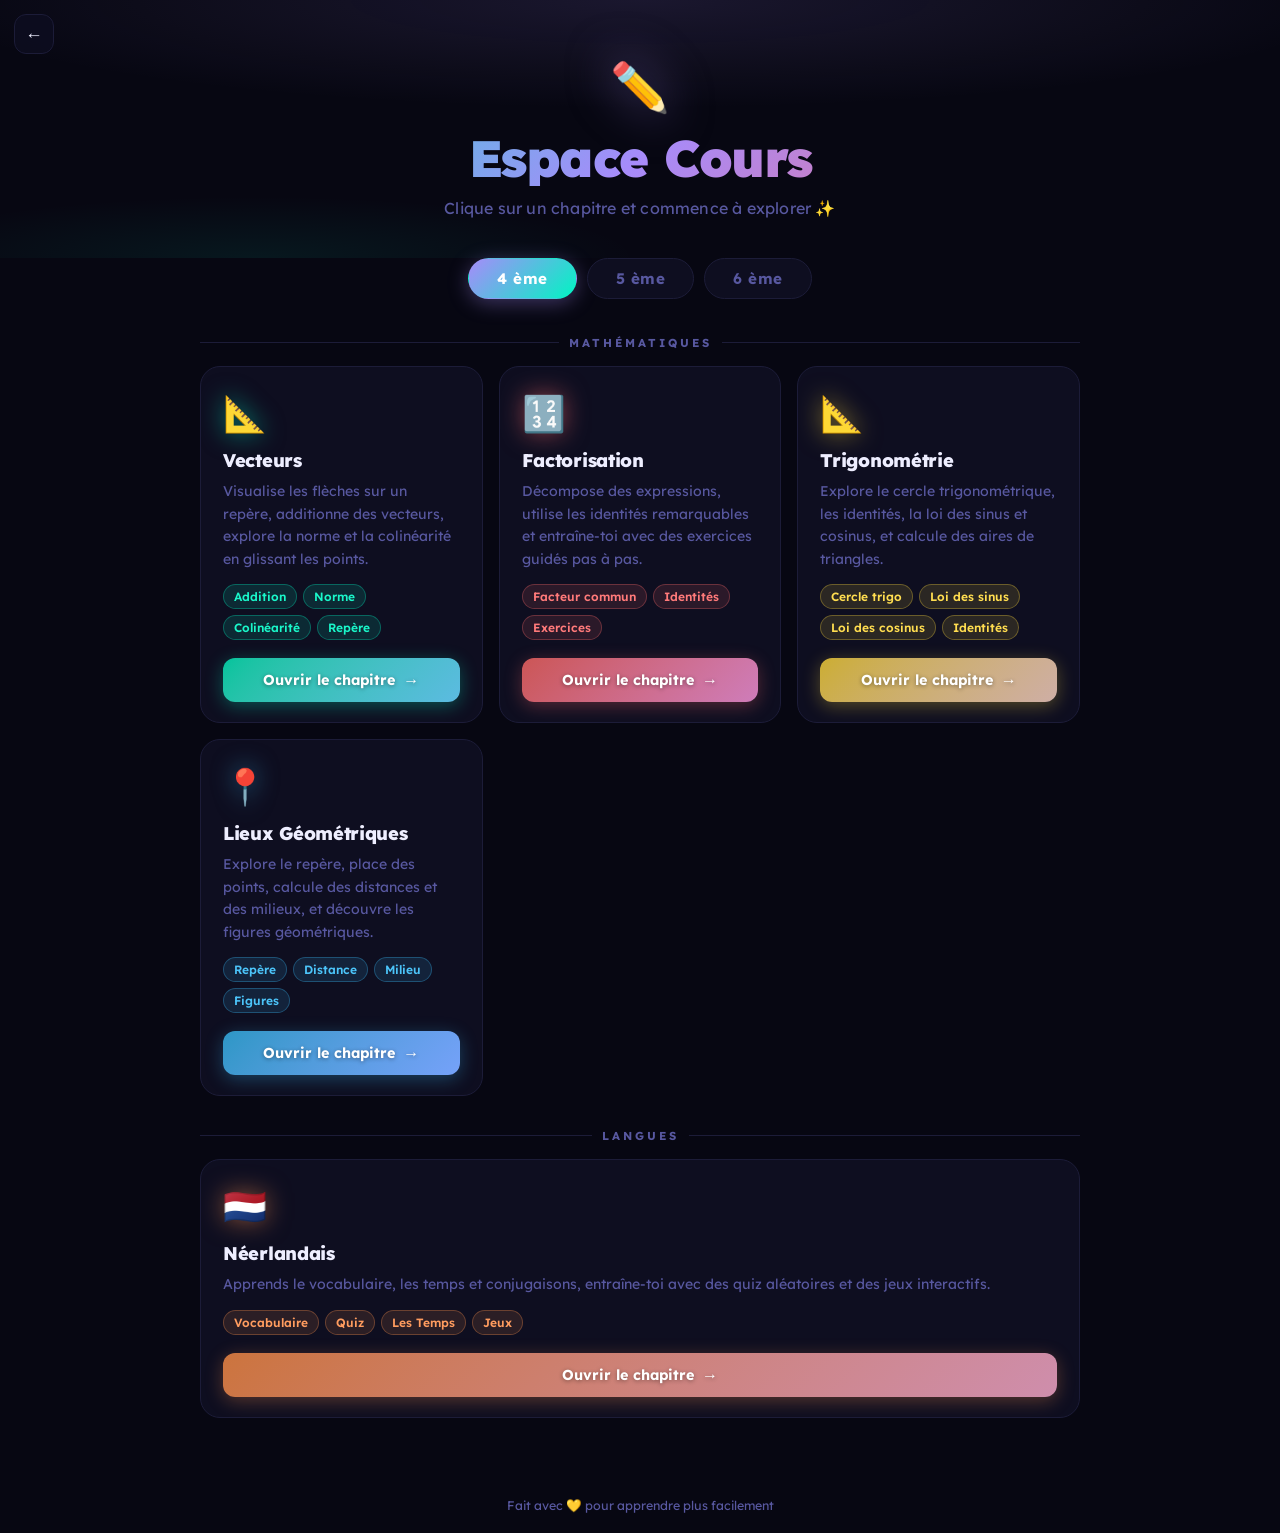
==== theory.html @ 7a1980c6 "rggfrg" ====
﻿<!doctype html>
<html lang="fr">
  <head>
    <meta charset="UTF-8" />
    <meta
      name="viewport"
      content="width=device-width, initial-scale=1, viewport-fit=cover"
    />
    <title>Sis-San — Théorie</title>
    <meta name="theme-color" content="#070712" />
    <meta name="apple-mobile-web-app-capable" content="yes" />
    <meta
      name="apple-mobile-web-app-status-bar-style"
      content="black-translucent"
    />

    <style>
      @import url("https://fonts.googleapis.com/css2?family=Lexend:wght@300;400;500;700;900&display=swap");

      :root {
        --bg: #070712;
        --card-bg: #0e0e20;
        --border: #1c1c38;

        --green: #00f5c3;
        --red: #ff6b6b;
        --yellow: #ffd93d;
        --purple: #a78bfa;

        --text: #eeeeff;
        --muted: #5858a0;
      }

      * {
        box-sizing: border-box;
        margin: 0;
        padding: 0;
      }

      body {
        background: var(--bg);
        color: var(--text);
        font-family: "Lexend", sans-serif;
        min-height: 100vh;
        display: flex;
        flex-direction: column;
      }

      /* ─── HERO ─────────────────────────────────── */
      .hero {
        text-align: center;
        padding: 56px 24px 40px;
        position: relative;
        overflow: hidden;
      }
      .hero::before {
        content: "";
        position: absolute;
        inset: 0;
        background:
          radial-gradient(
            ellipse 80% 60% at 50% 0%,
            rgba(167, 139, 250, 0.12) 0%,
            transparent 70%
          ),
          radial-gradient(
            ellipse 50% 40% at 20% 100%,
            rgba(0, 245, 195, 0.07) 0%,
            transparent 60%
          );
        pointer-events: none;
      }

      .hero-emoji {
        font-size: 3rem;
        display: block;
        margin-bottom: 14px;
        filter: drop-shadow(0 0 24px rgba(167, 139, 250, 0.5));
      }

      .hero h1 {
        font-size: clamp(2rem, 5vw, 3.2rem);
        font-weight: 900;
        letter-spacing: -1.5px;
        line-height: 1.1;
        background: linear-gradient(
          135deg,
          var(--green) 0%,
          var(--purple) 50%,
          var(--red) 100%
        );
        -webkit-background-clip: text;
        -webkit-text-fill-color: transparent;
        background-clip: text;
        position: relative;
      }

      .hero-sub {
        margin-top: 12px;
        color: var(--muted);
        font-size: 1rem;
        font-weight: 400;
        letter-spacing: 0.2px;
      }

      /* ─── GRID ──────────────────────────────────── */
      .wrap {
        max-width: 920px;
        margin: 0 auto;
        padding: 0 20px 60px;
        width: 100%;
      }

      .section-label {
        text-align: center;
        font-size: 0.72rem;
        font-weight: 700;
        letter-spacing: 3px;
        text-transform: uppercase;
        color: var(--muted);
        margin-bottom: 24px;
      }

      .modules {
        display: grid;
        grid-template-columns: repeat(auto-fit, minmax(260px, 1fr));
        gap: 16px;
      }

      /* ─── MODULE CARD ────────────────────────────── */
      .module {
        background: var(--card-bg);
        border: 1px solid var(--border);
        border-radius: 20px;
        padding: 24px 22px 20px;
        position: relative;
        overflow: hidden;
        transition:
          transform 0.2s ease,
          box-shadow 0.2s ease,
          border-color 0.2s ease;
        cursor: default;
      }

      .module::before {
        content: "";
        position: absolute;
        inset: 0;
        opacity: 0;
        transition: opacity 0.25s;
        border-radius: inherit;
      }

      .module:hover {
        transform: translateY(-4px);
        box-shadow: 0 16px 40px rgba(0, 0, 0, 0.5);
      }

      .m-vecteurs {
        --c: var(--green);
      }
      .m-facto {
        --c: var(--red);
      }
      .m-matrices {
        --c: var(--yellow);
      }
      .m-coming {
        --c: var(--purple);
      }
      .m-dutch {
        --c: #ff914d;
      }
      .m-lieux {
        --c: #38bdf8;
      }

      .module:hover {
        border-color: color-mix(in srgb, var(--c) 60%, transparent);
      }
      .module::before {
        background: radial-gradient(
          ellipse at 0% 0%,
          color-mix(in srgb, var(--c) 15%, transparent) 0%,
          transparent 60%
        );
      }
      .module:hover::before {
        opacity: 1;
      }

      .module-icon {
        font-size: 2.2rem;
        margin-bottom: 14px;
        display: block;
        position: relative;
        z-index: 1;
        filter: drop-shadow(
          0 0 12px color-mix(in srgb, var(--c) 50%, transparent)
        );
      }

      .module h2 {
        font-size: 1.15rem;
        font-weight: 800;
        letter-spacing: -0.3px;
        margin-bottom: 8px;
        position: relative;
        z-index: 1;
      }

      .module p {
        color: var(--muted);
        font-size: 0.88rem;
        line-height: 1.6;
        position: relative;
        z-index: 1;
      }

      .tag-row {
        display: flex;
        flex-wrap: wrap;
        gap: 6px;
        margin: 14px 0 18px;
        position: relative;
        z-index: 1;
      }

      .tag {
        background: color-mix(in srgb, var(--c) 12%, transparent);
        border: 1px solid color-mix(in srgb, var(--c) 30%, transparent);
        color: color-mix(in srgb, var(--c) 90%, white);
        border-radius: 999px;
        font-size: 0.75rem;
        font-weight: 600;
        padding: 4px 10px;
        white-space: nowrap;
      }

      .btn-open {
        display: flex;
        align-items: center;
        gap: 8px;
        width: 100%;
        padding: 12px 16px;
        border-radius: 12px;
        border: none;
        background: linear-gradient(
          135deg,
          color-mix(in srgb, var(--c) 80%, black),
          color-mix(in srgb, var(--c) 45%, var(--purple))
        );
        color: #fff;
        font-family: "Lexend", sans-serif;
        font-size: 0.9rem;
        font-weight: 700;
        cursor: pointer;
        transition:
          filter 0.18s ease,
          transform 0.18s ease;
        position: relative;
        z-index: 1;
        text-shadow: 0 1px 4px rgba(0, 0, 0, 0.4);
        box-shadow: 0 4px 18px color-mix(in srgb, var(--c) 30%, transparent);
        justify-content: center;
      }
      .btn-open:hover {
        filter: brightness(1.12);
        transform: scale(1.02);
      }
      .btn-open .arrow {
        font-size: 1rem;
        transition: transform 0.18s;
      }
      .btn-open:hover .arrow {
        transform: translateX(4px);
      }

      .m-coming .btn-open {
        background: rgba(255, 255, 255, 0.05);
        box-shadow: none;
        cursor: not-allowed;
        color: var(--muted);
        text-shadow: none;
        border: 1px solid var(--border);
      }
      .m-coming .btn-open:hover {
        filter: none;
        transform: none;
      }

      /* ─── YEAR TABS ──────────────────────────────── */
      .year-tabs {
        display: flex;
        justify-content: center;
        gap: 10px;
        margin-bottom: 36px;
        flex-wrap: wrap;
      }

      .year-tab {
        background: var(--card-bg);
        border: 1.5px solid var(--border);
        color: var(--muted);
        font-family: "Lexend", sans-serif;
        font-size: 0.95rem;
        font-weight: 700;
        padding: 10px 28px;
        border-radius: 999px;
        cursor: pointer;
        transition: all 0.2s ease;
        letter-spacing: 0.5px;
      }

      .year-tab:hover {
        border-color: var(--purple);
        color: var(--purple);
      }

      .year-tab.active {
        background: linear-gradient(135deg, var(--purple), var(--green));
        border-color: transparent;
        color: #fff;
        box-shadow: 0 4px 20px rgba(167, 139, 250, 0.35);
      }

      /* ─── YEAR PANELS ───────────────────────────── */
      .year-panel {
        display: none;
      }
      .year-panel.active {
        display: block;
      }

      /* ─── SUBJECT HEADING ───────────────────────── */
      .subject-heading {
        display: flex;
        align-items: center;
        gap: 10px;
        margin: 0 0 16px;
        font-size: 0.72rem;
        font-weight: 700;
        letter-spacing: 3px;
        text-transform: uppercase;
        color: var(--muted);
      }
      .subject-heading::before,
      .subject-heading::after {
        content: "";
        flex: 1;
        height: 1px;
        background: var(--border);
      }

      /* ─── EMPTY STATE ─────────────────────────────── */
      .empty-state {
        text-align: center;
        padding: 64px 24px;
        border: 1.5px dashed var(--border);
        border-radius: 20px;
        color: var(--muted);
      }
      .empty-state .empty-dots {
        font-size: 2.4rem;
        letter-spacing: 6px;
        display: block;
        margin-bottom: 16px;
        opacity: 0.4;
      }
      .empty-state p {
        font-size: 0.92rem;
        font-weight: 500;
        opacity: 0.5;
      }

      /* ─── FOOTER ────────────────────────────────── */
      footer {
        margin-top: auto;
        text-align: center;
        padding: 20px;
        color: var(--muted);
        font-size: 0.78rem;
      }
    </style>
  </head>

  <body>
    <!-- Back to main menu -->
    <a
      href="index.html"
      style="
        position: fixed;
        top: 14px;
        left: 14px;
        z-index: 100;
        width: 40px;
        height: 40px;
        border-radius: 12px;
        background: rgba(14, 14, 32, 0.85);
        border: 1px solid #1c1c38;
        display: flex;
        align-items: center;
        justify-content: center;
        color: #eeeeff;
        text-decoration: none;
        font-size: 1.1rem;
        backdrop-filter: blur(10px);
        -webkit-backdrop-filter: blur(10px);
        transition: background 0.2s;
      "
      >←</a
    >
    <div class="hero">
      <span class="hero-emoji">✏️</span>
      <h1>Espace Cours</h1>
      <p class="hero-sub">Clique sur un chapitre et commence à explorer ✨</p>
    </div>

    <div class="wrap">
      <!-- ── YEAR SELECTOR ── -->
      <div class="year-tabs">
        <button class="year-tab active" onclick="switchYear('4eme', this)">
          4 &egrave;me
        </button>
        <button class="year-tab" onclick="switchYear('5eme', this)">
          5 &egrave;me
        </button>
        <button class="year-tab" onclick="switchYear('6eme', this)">
          6 &egrave;me
        </button>
      </div>

      <!-- 4EME PANEL -->
      <div class="year-panel active" id="panel-4eme">
        <p class="subject-heading">Math&eacute;matiques</p>
        <div class="modules">
          <div class="module m-vecteurs">
            <span class="module-icon">&#128208;</span>
            <h2>Vecteurs</h2>
            <p>
              Visualise les fl&egrave;ches sur un rep&egrave;re, additionne des
              vecteurs, explore la norme et la colin&eacute;arit&eacute; en
              glissant les points.
            </p>
            <div class="tag-row">
              <span class="tag">Addition</span>
              <span class="tag">Norme</span>
              <span class="tag">Colin&eacute;arit&eacute;</span>
              <span class="tag">Rep&egrave;re</span>
            </div>
            <button
              class="btn-open"
              onclick="location.href = 'vecteurs/vecteurs_interactifs.html'"
            >
              Ouvrir le chapitre <span class="arrow">&rarr;</span>
            </button>
          </div>
          <div class="module m-facto">
            <span class="module-icon">&#128290;</span>
            <h2>Factorisation</h2>
            <p>
              D&eacute;compose des expressions, utilise les identit&eacute;s
              remarquables et entra&icirc;ne-toi avec des exercices
              guid&eacute;s pas &agrave; pas.
            </p>
            <div class="tag-row">
              <span class="tag">Facteur commun</span>
              <span class="tag">Identit&eacute;s</span>
              <span class="tag">Exercices</span>
            </div>
            <button
              class="btn-open"
              onclick="location.href = 'factorisation/factorisation.html'"
            >
              Ouvrir le chapitre <span class="arrow">&rarr;</span>
            </button>
          </div>
          <div class="module m-matrices">
            <span class="module-icon">&#128208;</span>
            <h2>Trigonom&eacute;trie</h2>
            <p>
              Explore le cercle trigonom&eacute;trique, les identit&eacute;s, la
              loi des sinus et cosinus, et calcule des aires de triangles.
            </p>
            <div class="tag-row">
              <span class="tag">Cercle trigo</span>
              <span class="tag">Loi des sinus</span>
              <span class="tag">Loi des cosinus</span>
              <span class="tag">Identit&eacute;s</span>
            </div>
            <button
              class="btn-open"
              onclick="location.href = 'trigonometrie/trigonometrie.html'"
            >
              Ouvrir le chapitre <span class="arrow">&rarr;</span>
            </button>
          </div>
          <div class="module m-lieux">
            <span class="module-icon">&#128205;</span>
            <h2>Lieux G&eacute;om&eacute;triques</h2>
            <p>
              Explore le rep&egrave;re, place des points, calcule des distances
              et des milieux, et d&eacute;couvre les figures
              g&eacute;om&eacute;triques.
            </p>
            <div class="tag-row">
              <span class="tag">Rep&egrave;re</span>
              <span class="tag">Distance</span>
              <span class="tag">Milieu</span>
              <span class="tag">Figures</span>
            </div>
            <button
              class="btn-open"
              onclick="
                location.href = 'lieux_geometriques/lieux_geometriques.html'
              "
            >
              Ouvrir le chapitre <span class="arrow">&rarr;</span>
            </button>
          </div>
        </div>
        <p class="subject-heading" style="margin-top: 32px">Langues</p>
        <div class="modules">
          <div class="module m-dutch">
            <span class="module-icon">&#127475;&#127473;</span>
            <h2>N&eacute;erlandais</h2>
            <p>
              Apprends le vocabulaire, les temps et conjugaisons,
              entra&icirc;ne-toi avec des quiz al&eacute;atoires et des jeux
              interactifs.
            </p>
            <div class="tag-row">
              <span class="tag">Vocabulaire</span>
              <span class="tag">Quiz</span>
              <span class="tag">Les Temps</span>
              <span class="tag">Jeux</span>
            </div>
            <button
              class="btn-open"
              onclick="location.href = 'neerlandais/neerlandais.html'"
            >
              Ouvrir le chapitre <span class="arrow">&rarr;</span>
            </button>
          </div>
        </div>
      </div>

      <!-- 5EME PANEL -->
      <div class="year-panel" id="panel-5eme">
        <div class="empty-state">
          <span class="empty-dots">. . .</span>
          <p>
            Aucun contenu pour l&apos;instant &mdash; &ccedil;a arrive
            bient&ocirc;t !
          </p>
        </div>
      </div>

      <!-- 6EME PANEL -->
      <div class="year-panel" id="panel-6eme">
        <div class="empty-state">
          <span class="empty-dots">. . .</span>
          <p>
            Aucun contenu pour l&apos;instant &mdash; &ccedil;a arrive
            bient&ocirc;t !
          </p>
        </div>
      </div>
    </div>
    <footer>Fait avec 💛​ pour apprendre plus facilement</footer>

    <script>
      function switchYear(year, btn) {
        // Hide all panels
        document
          .querySelectorAll(".year-panel")
          .forEach((p) => p.classList.remove("active"));
        // Deactivate all tabs
        document
          .querySelectorAll(".year-tab")
          .forEach((t) => t.classList.remove("active"));
        // Show selected panel & activate tab
        document.getElementById("panel-" + year).classList.add("active");
        btn.classList.add("active");
      }
    </script>
  </body>
</html>
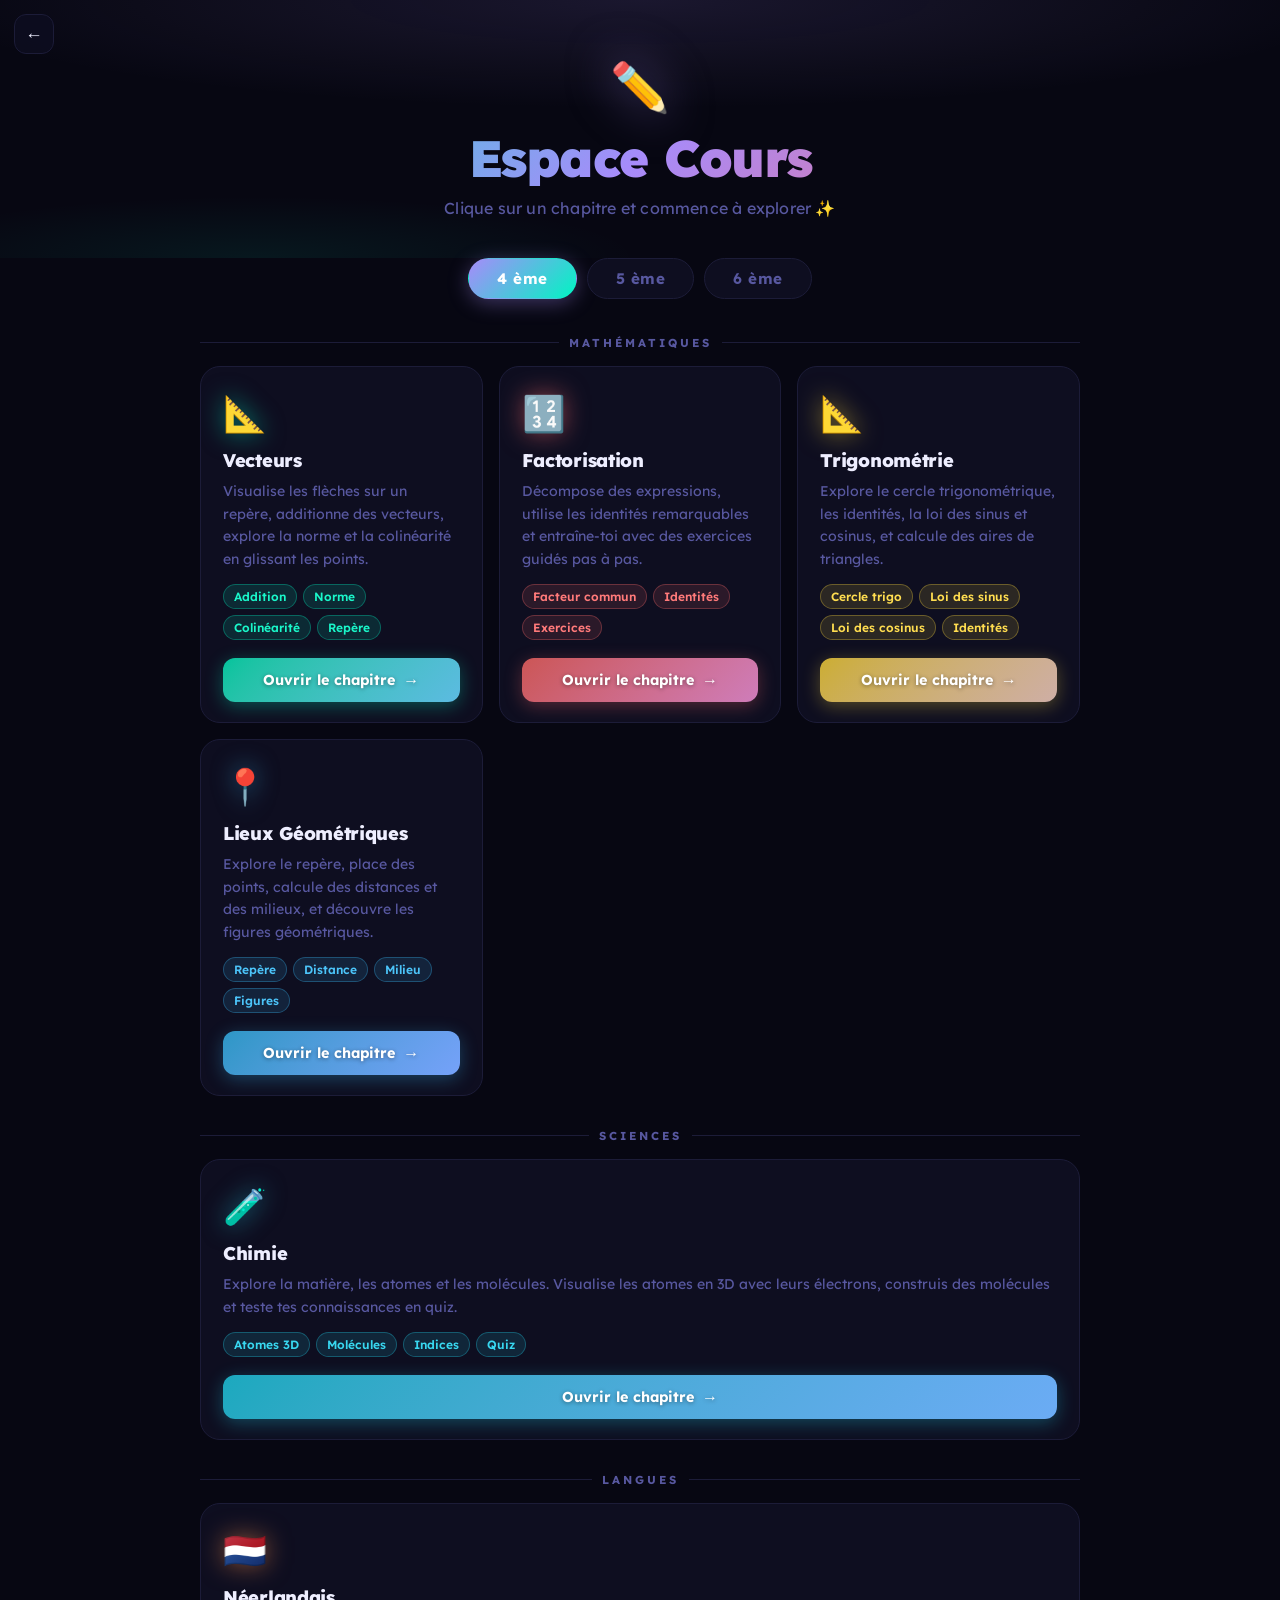
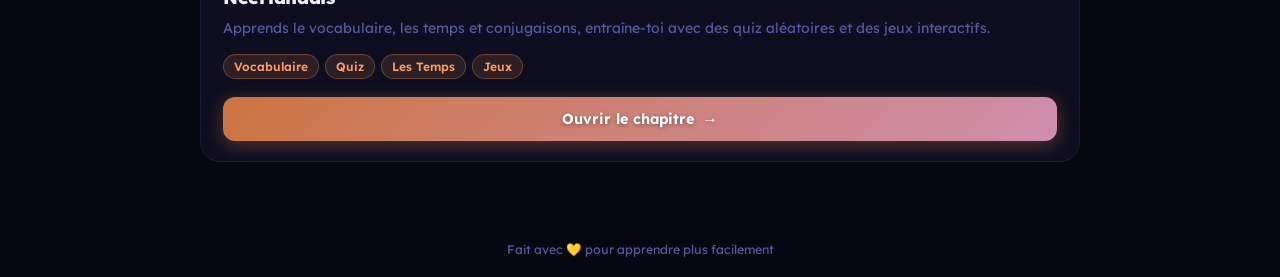
==== commit d1cfd0b9: "vrvr" ====
--- a/theory.html
+++ b/theory.html
@@ -173,6 +173,9 @@
       }
       .m-lieux {
         --c: #38bdf8;
+      }
+      .m-chimie {
+        --c: #22d3ee;
       }
 
       .module:hover {
@@ -519,6 +522,30 @@
             </button>
           </div>
         </div>
+        <p class="subject-heading" style="margin-top: 32px">Sciences</p>
+        <div class="modules">
+          <div class="module m-chimie">
+            <span class="module-icon">🧪</span>
+            <h2>Chimie</h2>
+            <p>
+              Explore la mati&egrave;re, les atomes et les mol&eacute;cules.
+              Visualise les atomes en 3D avec leurs &eacute;lectrons, construis
+              des mol&eacute;cules et teste tes connaissances en quiz.
+            </p>
+            <div class="tag-row">
+              <span class="tag">Atomes 3D</span>
+              <span class="tag">Mol&eacute;cules</span>
+              <span class="tag">Indices</span>
+              <span class="tag">Quiz</span>
+            </div>
+            <button
+              class="btn-open"
+              onclick="location.href = 'chimie/chimie.html'"
+            >
+              Ouvrir le chapitre <span class="arrow">&rarr;</span>
+            </button>
+          </div>
+        </div>
         <p class="subject-heading" style="margin-top: 32px">Langues</p>
         <div class="modules">
           <div class="module m-dutch">
